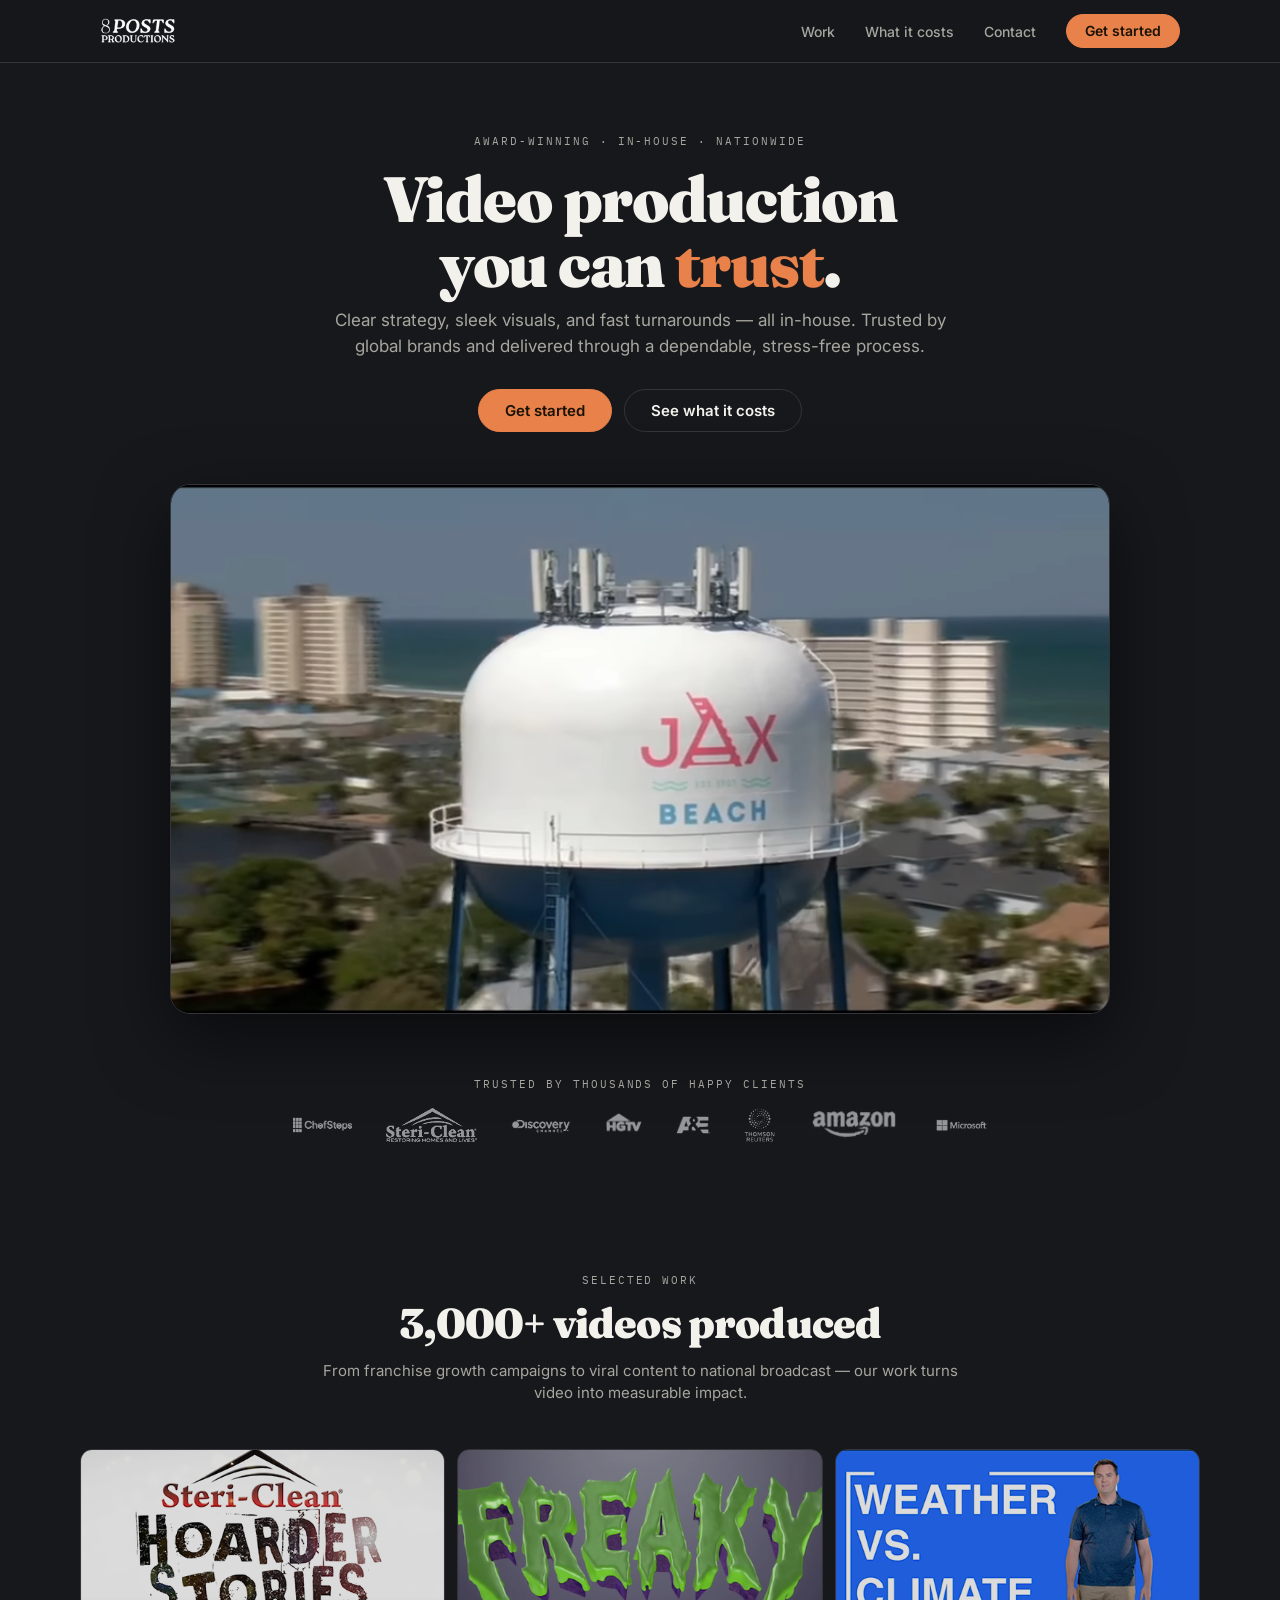
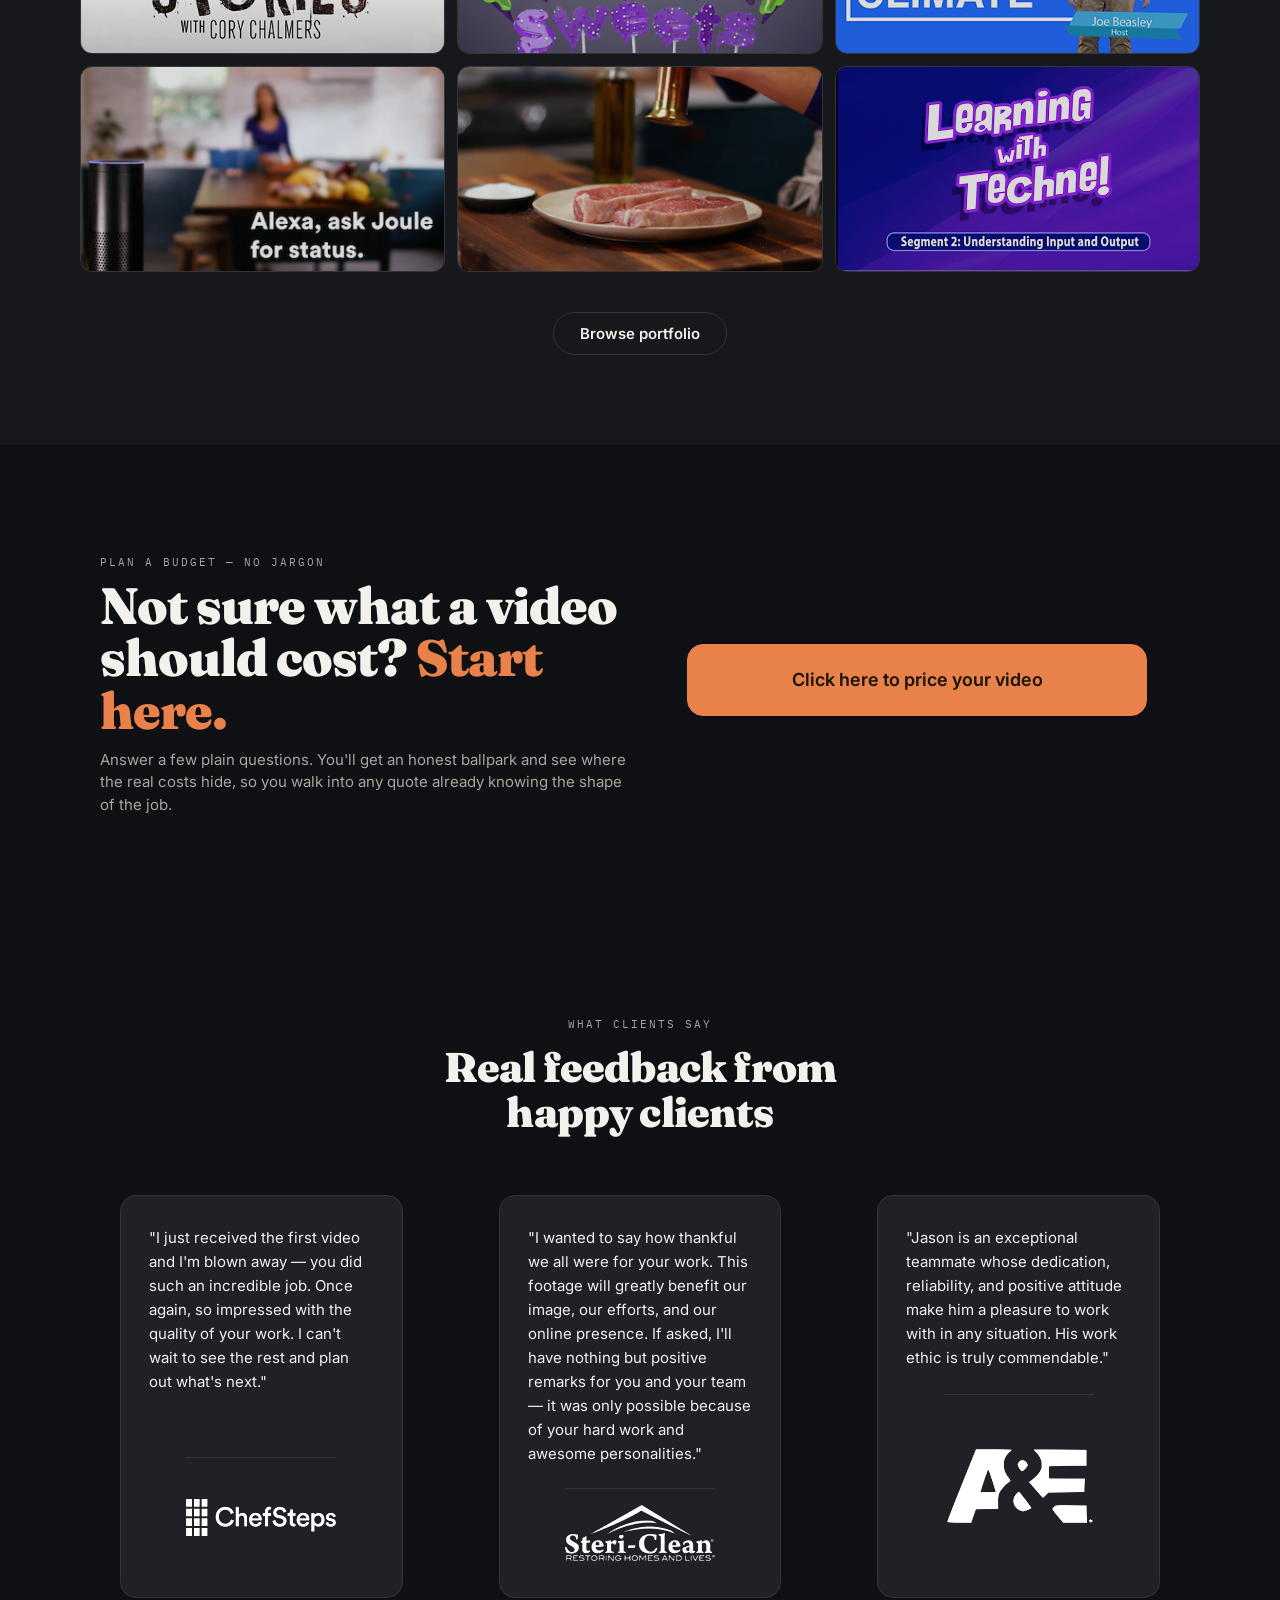
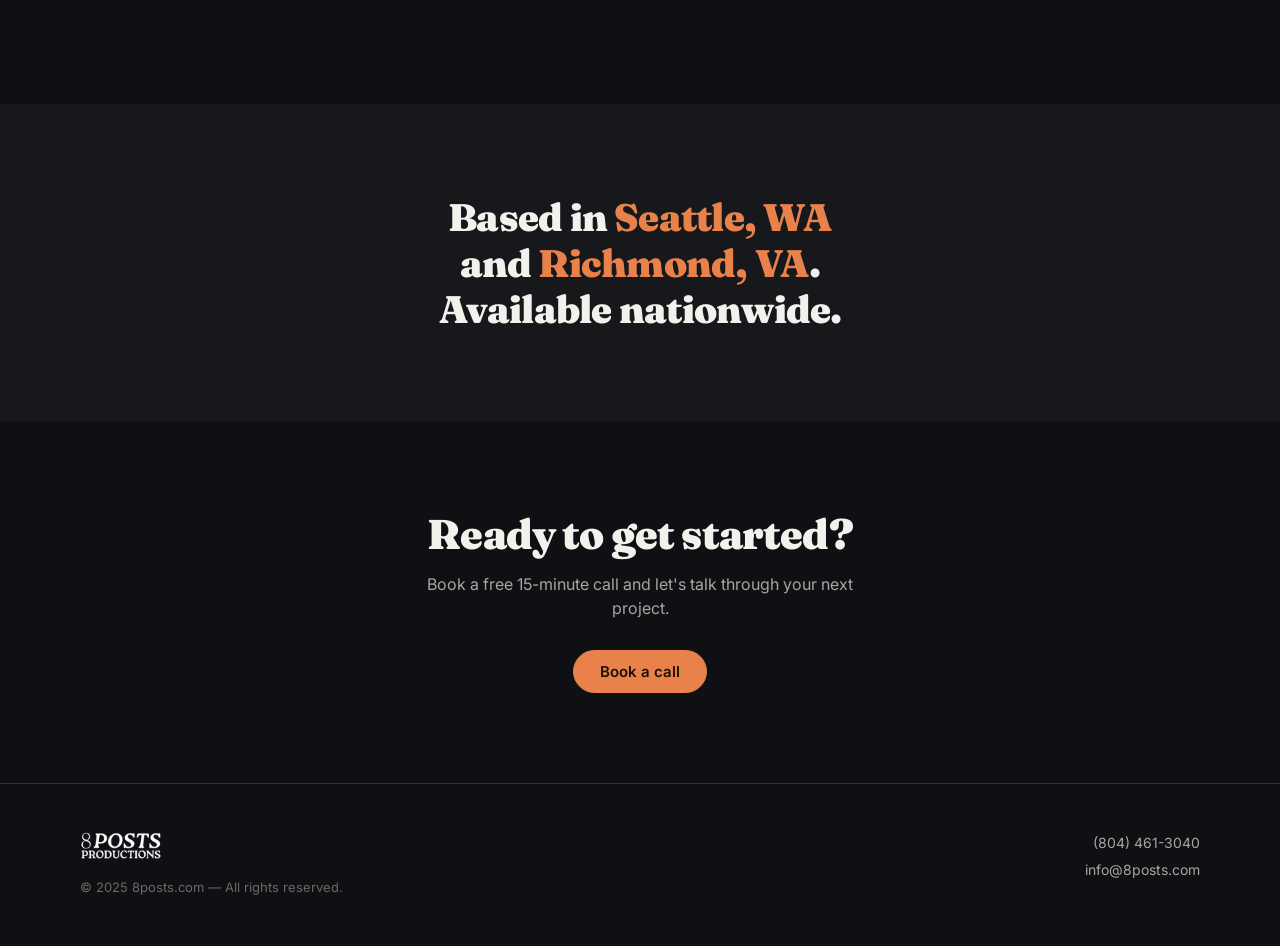
==== index.html @ a24fa3bb "FirstUpload" ====
<!DOCTYPE html>
<html lang="en">
<head>
<meta charset="utf-8">
<meta name="viewport" content="width=device-width, initial-scale=1">
<title>8 Post Productions — Video production you can trust</title>

<!-- GA4 (respects ?notrack=1) -->
<script>
(function () {
  var notrack = window.location.search.indexOf('notrack=1') > -1;
  window.dataLayer = window.dataLayer || [];
  function gtag(){ dataLayer.push(arguments); }
  window.gtag = gtag;
  if (notrack) return;
  var s = document.createElement('script');
  s.async = true;
  s.src = 'https://www.googletagmanager.com/gtag/js?id=G-NEMNJ919KG';
  document.head.appendChild(s);
  gtag('js', new Date());
  gtag('config', 'G-NEMNJ919KG');
})();
</script>

<!-- Open Graph / Twitter -->
<meta property="og:url" content="https://www.8posts.com/">
<meta property="og:type" content="website">
<meta property="og:site_name" content="8 Post Productions">
<meta property="og:title" content="8 Posts | Award-winning video production you can trust">
<meta property="og:description" content="Clear strategy, sleek visuals, fast turnarounds — all in-house. Plan a budget in two minutes with our scope tool.">
<meta property="og:image" content="https://www.8posts.com/img/Metaimage_02.png">
<meta property="og:image:width" content="1200">
<meta property="og:image:height" content="630">
<meta name="twitter:card" content="summary_large_image">
<meta name="twitter:title" content="8 Post Productions — Video production you can trust">
<meta name="twitter:description" content="Clear strategy, sleek visuals, fast turnarounds — all in-house.">
<meta name="twitter:image" content="https://www.8posts.com/img/Metaimage_02.png">

<!-- Favicons -->
<link rel="apple-touch-icon" href="/img/8LogoFavicon16v2.png">
<link rel="shortcut icon" href="8LogoFavicon96v2.png">
<link rel="icon" type="image/png" sizes="16x16" href="/img/8LogoFavicon16v2.png">
<link rel="icon" type="image/png" sizes="96x96" href="/img/8LogoFavicon96v2.png">

<!-- Fonts: same trio as the scope tool -->
<link rel="preconnect" href="https://fonts.googleapis.com">
<link rel="preconnect" href="https://fonts.gstatic.com" crossorigin>
<link href="https://fonts.googleapis.com/css2?family=Fraunces:opsz,wght@9..144,500;9..144,600;9..144,900&family=IBM+Plex+Mono:wght@400;500;600&family=Inter:wght@400;500;600;700&display=swap" rel="stylesheet">

<style>
/* =========================================================================
   8posts.com — one file, no dependencies.
   Design system lifted from the scope tool: warm charcoal + terracotta,
   Fraunces / IBM Plex Mono / Inter.
   ========================================================================= */
:root{
  --bg:#17181C; --card:#1F2126; --ink:#F3F1EC; --muted:#A7A69E;
  --line:#33353B; --field:#26282E;
  --sun:#E8814A; --sun-ink:#1a1205;
  --teach:#3DA88C; --teach-bg:#16302A;
  --flag:#E07A6E; --flag-bg:#331e1b;
  --focus:#7BA7E0;
  --shell:1120px;
}
*{box-sizing:border-box;}
html{scroll-behavior:smooth;}
html,body{margin:0;}
body{
  background:var(--bg); color:var(--ink);
  font-family:'Inter',system-ui,-apple-system,sans-serif;
  line-height:1.5; -webkit-font-smoothing:antialiased;
}
img{max-width:100%;}
a{color:inherit;}

/* shared type helpers (also used by the embedded scope tool) */
.mono{font-family:'IBM Plex Mono',monospace; font-variant-numeric:tabular-nums;}
.serif{font-family:'Fraunces',Georgia,serif;}
.sun{color:var(--sun);}
.eyebrow{font-family:'IBM Plex Mono',monospace; font-size:11px; letter-spacing:.18em; text-transform:uppercase; color:var(--muted);}
h1{font-family:'Fraunces',Georgia,serif; font-weight:900; letter-spacing:-.02em; line-height:1.02;
   font-size:clamp(2rem,5vw,3.4rem); margin:0 0 12px;}
.lede{color:var(--muted); max-width:620px; margin:0 0 28px; font-size:15px;}

.shell{max-width:var(--shell); margin:0 auto; padding:0 20px;}

/* ---- buttons (homepage) — named .pill so they never collide with the tool's .btn ---- */
.pill{display:inline-flex; align-items:center; gap:8px; background:var(--sun); color:var(--sun-ink);
  border:1.5px solid var(--sun); border-radius:999px; padding:13px 26px; cursor:pointer;
  font:600 15px/1 'Inter',sans-serif; text-decoration:none; transition:opacity .15s ease, transform .15s ease;}
.pill:hover{opacity:.92; transform:translateY(-1px);}
.pill-ghost{background:transparent; color:var(--ink); border-color:var(--line);}
.pill-ghost:hover{border-color:var(--muted); opacity:1;}
.pill:focus-visible,.pill-ghost:focus-visible{outline:2.5px solid var(--focus); outline-offset:2px;}

/* ---- nav ---- */
.nav-bar{position:sticky; top:0; z-index:50; background:rgba(23,24,28,.82);
  backdrop-filter:saturate(140%) blur(10px); border-bottom:1px solid var(--line);}
.nav-inner{max-width:var(--shell); margin:0 auto; padding:14px 20px;
  display:flex; align-items:center; justify-content:space-between; gap:20px;}
.brand img{height:26px; display:block;}
.nav-links{display:flex; align-items:center; gap:30px;}
.nav-links a.link{font-size:14px; font-weight:500; color:var(--muted); text-decoration:none;
  transition:color .15s ease;}
.nav-links a.link:hover{color:var(--ink);}
.nav-cta{padding:9px 18px; font-size:14px;}
.burger{display:none; background:none; border:0; color:var(--ink); cursor:pointer; padding:6px;}
.burger svg{display:block;}
@media (max-width:760px){
  .nav-links{position:absolute; top:100%; left:0; right:0; background:var(--bg);
    border-bottom:1px solid var(--line); flex-direction:column; align-items:stretch;
    gap:0; padding:8px 0; display:none;}
  .nav-links.open{display:flex;}
  .nav-links a.link{padding:14px 24px; border-top:1px solid var(--line); color:var(--ink);}
  .nav-links .nav-cta{margin:12px 24px; justify-content:center;}
  .burger{display:block;}
}

/* ---- hero ---- */
.hero{text-align:center; padding:64px 20px 40px;}
.hero .eyebrow{display:inline-block; margin-bottom:16px;}
.hero h1{max-width:14ch; margin-left:auto; margin-right:auto; font-size:clamp(2.3rem,6vw,4rem);}
.hero .lede{margin:0 auto 30px; font-size:clamp(15px,2.2vw,17px);}
.hero-actions{display:flex; gap:12px; justify-content:center; flex-wrap:wrap; margin-bottom:52px;}
.hero-video{max-width:940px; margin:0 auto; border-radius:20px; overflow:hidden;
  border:1px solid var(--line); box-shadow:0 24px 70px rgba(0,0,0,.55); background:#000;}
.hero-video video{display:block; width:100%; height:auto;}
.trust{margin-top:56px;}
.trust p{margin:0 0 22px;}
.logos{display:flex; flex-wrap:wrap; justify-content:center; align-items:center; gap:34px;}
.logos img{height:34px; object-fit:contain; opacity:.55; filter:grayscale(1) brightness(1.7);
  transition:opacity .2s ease;}
.logos img:hover{opacity:.95;}

/* ---- section scaffolding ---- */
.band{padding:90px 20px;}
.band--alt{background:#0F1013;}
.center{text-align:center;}
.section-head{max-width:640px; margin:0 auto 44px;}
.section-head .eyebrow{display:block; margin-bottom:12px;}
.section-head h2{font-family:'Fraunces',Georgia,serif; font-weight:900; letter-spacing:-.02em;
  font-size:clamp(1.8rem,4vw,2.6rem); line-height:1.08; margin:0 0 14px;}
.section-head p{color:var(--muted); font-size:15px; margin:0;}

/* ---- portfolio ---- */
.work-grid{display:grid; grid-template-columns:repeat(auto-fit,minmax(280px,1fr)); gap:12px;
  max-width:var(--shell); margin:0 auto 40px;}
.work-grid a{position:relative; display:block; border-radius:12px; overflow:hidden;
  aspect-ratio:16/9; background:#111; border:1px solid var(--line);}
.work-grid img{width:100%; height:100%; object-fit:cover; display:block; opacity:.85;
  transition:opacity .3s ease, transform .5s ease;}
.work-grid a:hover img{opacity:1; transform:scale(1.03);}

/* ---- location ---- */
.loc h2{font-family:'Fraunces',Georgia,serif; font-weight:900; letter-spacing:-.02em;
  font-size:clamp(1.7rem,4vw,2.4rem); line-height:1.2; margin:0 auto; max-width:16ch;}

/* ---- final cta ---- */
.final{max-width:640px; margin:0 auto;}
.final h2{font-family:'Fraunces',Georgia,serif; font-weight:900; letter-spacing:-.02em;
  font-size:clamp(1.8rem,4vw,2.6rem); line-height:1.1; margin:0 0 14px;}
.final p{color:var(--muted); font-size:16px; margin:0 auto 30px; max-width:46ch;}

/* ---- footer ---- */
.foot{background:#0F1013; border-top:1px solid var(--line); padding:48px 20px;}
.foot-inner{max-width:var(--shell); margin:0 auto; display:flex; flex-wrap:wrap;
  justify-content:space-between; align-items:flex-start; gap:28px;}
.foot img{height:28px; margin-bottom:14px; display:block;}
.foot small{color:#6a6a63; font-size:13px;}
.foot .contact{text-align:right; font-size:14px; color:var(--muted);}
.foot .contact a{color:var(--muted); text-decoration:none; transition:color .2s ease;}
.foot .contact a:hover{color:var(--ink);}
@media (max-width:560px){ .foot-inner{flex-direction:column;} .foot .contact{text-align:left;} }

/* =========================================================================
   EMBEDDED SCOPE TOOL — original styles, scoped under .scope so its generic
   class names (.grid, .btn, .line, .nav, .tile…) never touch the homepage.
   ========================================================================= */
.scope .wrap{max-width:var(--shell); margin:0 auto; padding:8px 20px 20px;}
.scope .mono{font-family:'IBM Plex Mono',monospace; font-variant-numeric:tabular-nums;}
.scope .serif{font-family:'Fraunces',Georgia,serif;}
.scope .eyebrow{font-family:'IBM Plex Mono',monospace; font-size:11px; letter-spacing:.18em; text-transform:uppercase; color:var(--muted);}
.scope .headline{font-family:'Fraunces',Georgia,serif; font-weight:900; letter-spacing:-.02em; line-height:1.02;
   font-size:clamp(1.9rem,5vw,3.2rem); margin:0 0 12px;}
.scope .lede{color:var(--muted); max-width:620px; margin:0 0 28px; font-size:15px;}
.scope .grid{display:grid; gap:28px; grid-template-columns:1fr; align-items:start;}
@media(min-width:900px){ .scope .grid{grid-template-columns:1fr 1fr;} }
.scope .progresswrap{margin:6px 0 18px;}
.scope .progresshead{display:flex; justify-content:space-between; align-items:baseline; margin-bottom:8px;}
.scope .bar{height:5px; background:var(--field); border-radius:99px; overflow:hidden;}
.scope .barfill{height:100%; background:var(--sun); border-radius:99px; transition:width .3s ease;}
.scope .steptitle{font-family:'Fraunces',Georgia,serif; font-weight:600; font-size:26px; margin:2px 0 4px;}
.scope .stepintro{color:var(--muted); font-size:14px; margin:0 0 18px;}
.scope fieldset{border:0; margin:0 0 22px; padding:0;}
.scope legend{padding:0;}
.scope .qlabel{font-weight:600; font-size:15px; margin:0 0 8px;}
.scope .qhelp{color:var(--muted); font-size:13px; margin:2px 0 10px;}
.scope .opts{display:flex; flex-wrap:wrap; gap:8px;}
.scope .opt{border:1.5px solid var(--line); background:var(--field); color:var(--ink);
  border-radius:999px; padding:9px 15px; font-size:14px; font-weight:500; cursor:pointer;
  font-family:inherit; transition:border-color .12s, background .12s, color .12s;}
.scope .opt:hover{border-color:var(--muted);}
.scope .opt:focus-visible{outline:2.5px solid var(--focus); outline-offset:2px;}
.scope .opt[aria-pressed="true"]{background:var(--sun); border-color:var(--sun); color:var(--sun-ink); font-weight:600;}
.scope .opt[disabled]{opacity:.55; cursor:default;}
.scope .opt.locked[aria-pressed="true"]{background:var(--sun);}
.scope .tilewrap{display:grid; gap:8px; grid-template-columns:1fr;}
@media(min-width:560px){ .scope .tilewrap{grid-template-columns:1fr 1fr 1fr;} }
.scope .tile{border:1.5px solid var(--line); background:var(--field); color:var(--ink);
  border-radius:12px; padding:12px 14px; text-align:left; cursor:pointer; font-family:inherit;
  transition:border-color .12s, box-shadow .12s;}
.scope .tile:hover{border-color:var(--muted);}
.scope .tile:focus-visible{outline:2.5px solid var(--focus); outline-offset:2px;}
.scope .tile[aria-pressed="true"]{border-color:var(--sun); box-shadow:inset 0 0 0 1.5px var(--sun);}
.scope .tile b{display:block; font-size:14px; margin-bottom:3px;}
.scope .tile span{display:block; font-size:12px; color:var(--muted); line-height:1.4;}
.scope .reason{font-size:12px; color:var(--teach); margin:6px 0 0;}
.scope .moneyfield{display:flex; align-items:stretch; border:1.5px solid var(--line); border-radius:10px;
  background:var(--field); overflow:hidden; max-width:180px;}
.scope .moneyfield:focus-within{outline:2.5px solid var(--focus); outline-offset:1px; border-color:var(--ink);}
.scope .moneyfield .pfx{font-family:'IBM Plex Mono',monospace; color:var(--muted); padding:10px 4px 10px 12px;}
.scope .moneyfield input{border:0; outline:0; background:transparent; color:var(--ink); font-size:16px;
  font-family:'IBM Plex Mono',monospace; padding:10px 12px 10px 2px; width:100%;}
.scope .nav{display:flex; gap:10px; margin-top:8px;}
.scope .btn{font-family:inherit; font-size:14px; font-weight:600; border-radius:9px; padding:10px 18px; cursor:pointer;
  border:1.5px solid var(--line); background:var(--field); color:var(--ink);}
.scope .btn:hover{border-color:var(--muted);}
.scope .btn:focus-visible{outline:2.5px solid var(--focus); outline-offset:2px;}
.scope .btn.primary{background:var(--ink); color:var(--bg); border-color:var(--ink);}
.scope .btn.primary:hover{opacity:.9;}
.scope .btn[disabled]{opacity:.4; cursor:default;}
.scope .est{background:var(--card); border:1px solid var(--line); border-radius:16px; padding:22px;}
@media(min-width:900px){ .scope .est{position:sticky; top:90px;} }
.scope .esthead{display:flex; justify-content:space-between; align-items:baseline; margin-bottom:14px;}
.scope .tiers{display:flex; gap:8px; flex-wrap:wrap; margin-bottom:16px;}
.scope .tier{font-family:'IBM Plex Mono',monospace; font-size:11px; letter-spacing:.05em; text-transform:uppercase;
  border:1.5px solid var(--line); border-radius:999px; padding:6px 12px; background:var(--field);
  color:var(--ink); cursor:pointer;}
.scope .tier[aria-pressed="true"]{background:var(--ink); color:var(--bg); border-color:var(--ink);}
.scope .tier:focus-visible{outline:2.5px solid var(--focus); outline-offset:2px;}
.scope .verdict{font-size:15px; margin:0 0 14px;}
.scope .verdict .u{background:linear-gradient(180deg,transparent 60%,rgba(232,129,74,.35) 60%);}
.scope .line{display:flex; align-items:baseline; gap:10px; padding:9px 0; border-bottom:1px solid var(--line); font-size:14px;}
.scope .line:last-of-type{border-bottom:0;}
.scope .dots{flex:1; border-bottom:1.5px dotted var(--line); transform:translateY(-3px); min-width:14px;}
.scope .amt{font-family:'IBM Plex Mono',monospace; font-weight:600;}
.scope .totalrow{display:flex; align-items:baseline; gap:12px; padding-top:12px; margin-top:4px; border-top:2px solid var(--ink);}
.scope .totalrow .amt{font-family:'IBM Plex Mono',monospace; font-size:26px; font-weight:600;}
.scope .nexthint{font-size:13px; color:var(--muted); margin:12px 0 0;}
.scope .dropped{font-size:13px; color:var(--muted); margin:6px 0 0;}
.scope .flag{background:var(--flag-bg); border:1.5px solid var(--flag); border-radius:10px; padding:12px 14px; margin:0 0 14px;}
.scope .flag b{color:var(--flag);}
.scope .assumes{margin:18px 0 0;}
.scope .assumes ul{margin:6px 0 0; padding:0; list-style:none;}
.scope .assumes li{font-size:13px; color:var(--muted); padding:3px 0;}
.scope .teach{background:var(--teach-bg); border-left:3px solid var(--teach); border-radius:0 8px 8px 0;
  padding:9px 12px; font-size:13px; margin:10px 0 0; line-height:1.45;}
.scope .policy{font-size:13px; color:var(--muted); margin:16px 0 0;}
.scope .cardbtns{display:flex; gap:8px; margin-top:16px; flex-wrap:wrap;}
.scope .chip{font-family:'IBM Plex Mono',monospace; font-size:11px; letter-spacing:.05em; text-transform:uppercase;
  border:1.5px solid var(--line); border-radius:999px; padding:8px 13px; background:var(--field); color:var(--ink);
  cursor:pointer; text-decoration:none; display:inline-block;}
.scope .chip.go{background:var(--sun); border-color:var(--sun); color:var(--sun-ink); font-weight:600;}
.scope .chip:focus-visible{outline:2.5px solid var(--focus); outline-offset:2px;}
.scope .ballpark{font-size:13px; color:var(--muted); margin:14px 0 0;}
.scope .stickybar{position:sticky; bottom:0; margin-top:20px; background:var(--card); border:1px solid var(--line);
  border-radius:12px; padding:12px 16px; display:none; justify-content:space-between; align-items:center;}
@media(max-width:899px){ .scope .stickybar{display:flex;} }
.scope .stickybar .amt{font-family:'IBM Plex Mono',monospace; font-size:18px; font-weight:600;}

/* ---- booking modal (vanilla, replaces the old Bootstrap one) ---- */
.book-overlay{position:fixed; inset:0; z-index:100; background:rgba(0,0,0,.7);
  display:none; align-items:center; justify-content:center; padding:20px;}
.book-overlay.open{display:flex;}
.book-modal{background:white; border:1px solid var(--line); border-radius:16px;
  width:100%; max-width:820px; max-height:88vh; overflow:hidden; display:flex; flex-direction:column;}
.book-head{display:flex; align-items:center; justify-content:space-between; padding:16px 20px; border-bottom:1px solid var(--line);}
.book-head h3{font-family:'Fraunces',Georgia,serif; font-weight:600; font-size:20px; margin:0;}
.book-close{background:none; border:0; color:var(--muted); font-size:26px; line-height:1; cursor:pointer; padding:0 4px;}
.book-close:hover{color:var(--ink);}
.book-body{position:relative; height:78vh;}
.book-body iframe{width:100%; height:100%; border:0; display:block;}

/* ---- back to top ---- */
.totop{position:fixed; right:22px; bottom:22px; z-index:40; width:44px; height:44px; border-radius:50%;b
  background:var(--field); border:1.5px solid var(--line); color:var(--ink); cursor:pointer;
  display:none; align-items:center; justify-content:center; opacity:0; transition:opacity .2s ease;}
.totop.show{display:flex; opacity:1;}
.totop:hover{border-color:var(--muted);}

@media (prefers-reduced-motion: reduce){
  html{scroll-behavior:auto;}
  *{transition:none !important; animation:none !important;}
}

/* ---- testimonials ---- */
.quote-grid{display:grid; gap:16px; grid-template-columns:repeat(auto-fit,minmax(280px,1fr));
  max-width:var(--shell); margin:0 auto; text-align:left;}
.quote-card{background:var(--card); border:1px solid var(--line); border-radius:16px;
  padding:30px 28px; display:flex; flex-direction:column;}
.quote-card blockquote{margin:0 0 22px; font-size:15px; line-height:1.6; color:var(--ink); flex:1;}
.quote-card figcaption{border-top:1px solid var(--line); margin:0 auto; padding-top:16px;}
.quote-card figcaption b{display:block; font-size:15px; color:var(--ink); margin-bottom:2px;
  font-family:'Fraunces',Georgia,serif;}
.quote-card figcaption span{font-size:13px; color:var(--muted);}

</style>
</head>

<body>

<!-- ── NAV (slimmed from 8 items to 3 + CTA) ─────────────────────────────── -->
<header class="nav-bar">
  <div class="nav-inner">
    <a class="brand" href="/" aria-label="8 Post Productions home">
      <img src="img/8postslogoWhite2.png" alt="8 Post Productions">
    </a>
    <button class="burger" id="burger" aria-label="Menu" aria-expanded="false">
      <svg width="26" height="26" viewBox="0 0 24 24" fill="none" stroke="currentColor" stroke-width="2" stroke-linecap="round"><line x1="3" y1="7" x2="21" y2="7"/><line x1="3" y1="12" x2="21" y2="12"/><line x1="3" y1="17" x2="21" y2="17"/></svg>
    </button>
    <nav class="nav-links" id="navlinks">
      <a class="link" href="portfolio/portfolio.html">Work</a>
      <a class="link" href="scope/index.html">What it costs</a>
      <a class="link js-book" href="#book">Contact</a>
      <a class="pill nav-cta js-book" href="#book">Get started</a>
    </nav>
  </div>
</header>

<!-- ── HERO ──────────────────────────────────────────────────────────────── -->
<section class="hero">
  <span class="eyebrow">Award-winning · in-house · nationwide</span>
  <h1>Video production<br>you can <span class="sun serif">trust</span>.</h1>
  <p class="lede">Clear strategy, sleek visuals, and fast turnarounds — all in-house.
    Trusted by global brands and delivered through a dependable, stress-free process.</p>
  <div class="hero-actions">
    <a class="pill js-book" href="#book">Get started</a>
    <a class="pill pill-ghost" href="#scope">See what it costs</a>
  </div>

  <div class="hero-video">
    <video poster="img/openvideoposter.png" autoplay muted loop playsinline preload="auto">
      <source src="img/LandingVideoWeb_26.webm" type="video/webm">
      <source src="img/LandingVideoWeb_26.mp4" type="video/mp4">
    </video>
  </div>

  <div class="trust shell">
    <p class="eyebrow">Trusted by thousands of happy clients</p>
    <div class="logos">
      <img src="img/clients/adjusted2/CL_1.png" alt="Client">
      <img src="img/clients/adjusted2/CL_2.png" alt="Client">
      <img src="img/clients/adjusted2/CL_3.png" alt="Client">
      <img src="img/clients/adjusted2/CL_4.png" alt="Client">
      <img src="img/clients/adjusted2/CL_5.png" alt="Client">
      <img src="img/clients/adjusted2/CL_6.png" alt="Client">
      <img src="img/clients/adjusted2/CL_7.png" alt="Client">
      <img src="img/clients/adjusted2/CL_8.png" alt="Client">
    </div>
  </div>
</section>

<!-- ── WORK ──────────────────────────────────────────────────────────────── -->
<section class="band center" id="work">
  <div class="section-head">
    <span class="eyebrow">Selected work</span>
    <h2>3,000+ videos produced</h2>
    <p>From franchise growth campaigns to viral content to national broadcast —
       our work turns video into measurable impact.</p>
  </div>
  <div class="work-grid">
    <a href="portfolio/portfolio.html"><img src="img/videoexamples/hoarderstories.png" alt="Hoarder Stories"></a>
    <a href="portfolio/portfolio.html"><img src="img/videoexamples/freekysweets.png" alt="Freeky Sweets"></a>
    <a href="portfolio.html"><img src="img/videoexamples/weather.png" alt="Weather"></a>
    <a href="portfolio/portfolio.html"><img src="img/videoexamples/alexa.png" alt="Alexa"></a>
    <a href="portfolio/portfolio.html"><img src="img/videoexamples/joule2.png" alt="Joule"></a>
    <a href="portfolio/portfolio.html"><img src="img/videoexamples/learntechne.png" alt="Learn Techne"></a>
  </div>
  <a class="pill pill-ghost" href="portfolio/portfolio.html">Browse portfolio</a>
</section>

<!-- ── SCOPE TOOL (the signature section) ────────────────────────────────── -->
<section class="band band--alt scope" id="scope">
  <div class="wrap">
    <div class="grid" style="align-items:center;">
      <!-- LEFT: the pitch -->
      <div>
        <p class="eyebrow" style="margin-bottom:10px;">Plan a budget — no jargon</p>
        <h2 class="headline">Not sure what a video<br>should cost? <a href="scope/index.html" class="sun serif" style="text-decoration:none;">Start here.</a></h2>
        <p class="lede" style="margin-bottom:0;">Answer a few plain questions. You'll get an honest ballpark and see where the real
          costs hide, so you walk into any quote already knowing the shape of the job.</p>
      </div>
      <!-- RIGHT: button to the tool -->
      <div style="display:flex; justify-content:center;">
        <a class="pill" href="scope/index.html"
           style="width:100%; max-width:460px; justify-content:center; padding:26px 32px; font-size:18px; border-radius:16px;">
          Click here to price your video
        </a>
      </div>
    </div>
  </div>
</section>

<!-- ── TESTIMONIALS ──────────────────────────────────────────────────────── -->
<section class="band band--alt center" id="feedback">
  <div class="section-head">
    <span class="eyebrow">What clients say</span>
    <h2>Real feedback from<br>happy clients</h2>
  </div>
  <div class="quote-grid">

    <figure class="quote-card">
      <blockquote>"I just received the first video and I'm blown away — you did such an
        incredible job. Once again, so impressed with the quality of your work. I can't
        wait to see the rest and plan out what's next."</blockquote>
      <figcaption>
        <img src="img/clients/adjusted2/CL_1.png" alt="Client">
      </figcaption>
    </figure>

    <figure class="quote-card">
      <blockquote>"I wanted to say how thankful we all were for your work. This footage
        will greatly benefit our image, our efforts, and our online presence. If asked,
        I'll have nothing but positive remarks for you and your team — it was only possible
        because of your hard work and awesome personalities."</blockquote>
      <figcaption>
         <img src="img/clients/adjusted2/CL_2.png" alt="Client">
      </figcaption>
    </figure>

    <figure class="quote-card">
      <blockquote>"Jason is an exceptional teammate whose dedication, reliability, and
        positive attitude make him a pleasure to work with in any situation. His work
        ethic is truly commendable."</blockquote>
      <figcaption>
         <img src="img/clients/adjusted2/CL_5.png" alt="Client">
      </figcaption>
    </figure>

  </div>
</section>


<!-- ── LOCATION ──────────────────────────────────────────────────────────── -->
<section class="band center loc">
  <h2 class="serif">Based in <span class="sun">Seattle, WA</span> and
    <span class="sun">Richmond, VA</span>. Available nationwide.</h2>
</section>

<!-- ── FINAL CTA ─────────────────────────────────────────────────────────── -->
<section class="band band--alt center">
  <div class="final">
    <h2>Ready to get started?</h2>
    <p>Book a free 15-minute call and let's talk through your next project.</p>
    <a class="pill js-book" href="#book">Book a call</a>
  </div>
</section>

<!-- ── FOOTER ────────────────────────────────────────────────────────────── -->
<footer class="foot">
  <div class="foot-inner">
    <div>
      <img src="img/8postslogoWhite2.png" alt="8 Post Productions">
      <small>&copy; 2025 8posts.com — All rights reserved.</small>
    </div>
    <div class="contact">
      <div style="margin-bottom:6px;">(804) 461-3040</div>
      <div><a href="mailto:info@8posts.com">info@8posts.com</a></div>
    </div>
  </div>
</footer>

<!-- ── BOOKING MODAL (vanilla) ───────────────────────────────────────────── -->
<div class="book-overlay" id="bookOverlay" role="dialog" aria-modal="true" aria-label="Book a time">
  <div class="book-modal">
    <div class="book-head">
      <h3>Book a time</h3>
      <button class="book-close" id="bookClose" aria-label="Close">&times;</button>
    </div>
    <div class="book-body">
      <iframe id="bookFrame" title="Booking" loading="lazy" allowfullscreen></iframe>
    </div>
  </div>
</div>

<button class="totop" id="toTop" aria-label="Back to top">
  <svg width="18" height="18" viewBox="0 0 24 24" fill="none" stroke="currentColor" stroke-width="2.2" stroke-linecap="round" stroke-linejoin="round"><polyline points="6 15 12 9 18 15"/></svg>
</button>

<!-- ── SITE JS (nav, booking, back-to-top) ───────────────────────────────── -->
<script>
(function(){
  var CAL_IFRAME = "https://calendar.google.com/calendar/appointments/schedules/AcZssZ0qjWiIAEzrOzFrJyPog1yhmflvRvygPZNrkt3rDzJJODqFgFjuJjFt0MbrnmrnKViamDnOXc_w?gv=true";
  var CAL_LINK   = "https://calendar.app.google/YcjTkyQbm9hJv12t8";

  /* mobile nav */
  var burger = document.getElementById('burger');
  var links  = document.getElementById('navlinks');
  burger.addEventListener('click', function(){
    var open = links.classList.toggle('open');
    burger.setAttribute('aria-expanded', open ? 'true' : 'false');
  });
  links.addEventListener('click', function(e){
    if (e.target.closest('a')) { links.classList.remove('open'); burger.setAttribute('aria-expanded','false'); }
  });

  /* booking: desktop = modal, mobile = new tab */
  var overlay = document.getElementById('bookOverlay');
  var frame   = document.getElementById('bookFrame');
  var loaded  = false;
  function isMobile(){ return window.matchMedia('(max-width:767px)').matches; }
  function openBook(){
    if (isMobile()){ window.open(CAL_LINK, '_blank', 'noopener'); return; }
    if (!loaded){ frame.src = CAL_IFRAME; loaded = true; }
    overlay.classList.add('open');
    document.body.style.overflow = 'hidden';
  }
  function closeBook(){ overlay.classList.remove('open'); document.body.style.overflow = ''; }
  document.addEventListener('click', function(e){
    var b = e.target.closest('.js-book');
    if (b){ e.preventDefault(); openBook(); }
  });
  document.getElementById('bookClose').addEventListener('click', closeBook);
  overlay.addEventListener('click', function(e){ if (e.target === overlay) closeBook(); });
  document.addEventListener('keydown', function(e){ if (e.key === 'Escape') closeBook(); });

  /* back to top */
  var toTop = document.getElementById('toTop');
  window.addEventListener('scroll', function(){
    toTop.classList.toggle('show', window.scrollY > 700);
  }, {passive:true});
  toTop.addEventListener('click', function(){ window.scrollTo({top:0, behavior:'smooth'}); });
})();
</script>

<!-- ── SCOPE TOOL ENGINE (ported verbatim; scoped IDs live inside #scope) ─── -->
<script>

/* ============================ RENDER ============================ */
const el = id => document.getElementById(id);

function optButton(key, val, label, pressed, extra){
  return '<button type="button" class="opt'+(extra&&extra.locked?' locked':'')+'" data-key="'+key+'" data-val="'+val+'" '
    +'aria-pressed="'+(pressed?'true':'false')+'"'+(extra&&extra.disabled?' disabled':'')+'>'+label+'</button>';
}

function renderGroup(g){
  if (g.showIf && !g.showIf(A)) return "";
  let h = '<fieldset><div class="qlabel">'+g.label+'</div>';
  if (g.help) h += '<div class="qhelp">'+g.help+'</div>';

  if (g.kind==="making"){
    h += '<div class="opts">';
    MAKING.forEach(([lab])=> h += optButton("making", lab, lab, A.making===lab));
    h += '</div>';
  } else if (g.kind==="polish"){
    h += '<div class="tilewrap">';
    POLISH.forEach(([v,t,note])=> h += '<button type="button" class="tile" data-key="polish" data-val="'+v+'" aria-pressed="'+(A.polish===v?'true':'false')+'"><b>'+t+'</b><span>'+note+'</span></button>');
    h += '</div>';
  } else if (g.kind==="tri"){
    const auto = autoRules(A)[g.key];
    h += '<div class="opts">';
    TRI.forEach(([v,lab])=>{
      const locked = !!auto;
      const pressed = locked ? (v==="yes") : (A[g.key]===v);
      h += optButton(g.key, v, lab, pressed, {locked, disabled:locked});
    });
    h += '</div>';
    if (auto) h += '<div class="reason">Included automatically — '+auto+'.</div>';
  } else if (g.kind==="budget"){
    h += '<div class="moneyfield"><span class="pfx">$</span><input id="budgetinput" inputmode="numeric" placeholder="e.g. 3500" value="'+A.budget+'" aria-label="Budget in dollars"></div>';
  } else {
    h += '<div class="opts">';
    g.opts.forEach(([v,lab])=> h += optButton(g.key, v, lab, A[g.key]===v));
    h += '</div>';
  }
  if (g.foot) h += '<div class="qhelp" style="margin-top:10px;">'+g.foot+'</div>';
  h += '</fieldset>';
  return h;
}

function renderStep(){
  const s = STEPS[step];
  el("stepcount").textContent = "Question group "+(step+1)+" of "+STEPS.length;
  const pct = Math.round((step+1)/STEPS.length*100);
  el("steppct").textContent = pct+"%";
  el("barfill").style.width = pct+"%";

  let h = '<div class="steptitle serif">'+s.title+'</div>';
  if (s.intro) h += '<div class="stepintro">'+s.intro+'</div>';
  s.groups.forEach(g => h += renderGroup(g));
  el("stepbody").innerHTML = h;

  el("backbtn").disabled = step===0;
  el("nextbtn").textContent = step===STEPS.length-1 ? "Done" : "Next";
  el("nextbtn").disabled = step===STEPS.length-1;

  const bi = el("budgetinput");
  if (bi) bi.addEventListener("input", e=>{ A.budget = e.target.value.replace(/[^0-9]/g,""); e.target.value=A.budget; renderEstimate(); });
}

function tierFit(sc){
  const order=["lean","recommended","premium"];
  const b = A.budget==="" ? null : Number(A.budget);
  let fitted=null;
  if (b!=null && !isNaN(b)) for (const k of [...order].reverse()) if (sc[k].total<=b){ fitted=k; break; }
  const underFloor = b!=null && !isNaN(b) && fitted===null;
  const active = tierOverride || fitted || "recommended";
  return {order,b,fitted,underFloor,active};
}

function renderEstimate(){
  const sc = scopes();
  const {order,b,fitted,underFloor,active} = tierFit(sc);
  const s = sc[active];
  const next = order[order.indexOf(active)+1];

  let h = '<div class="esthead"><span class="eyebrow">Your estimate</span><span class="eyebrow">Ballpark</span></div>';
  h += '<div class="tiers">';
  order.forEach(k => h += '<button type="button" class="tier" data-tier="'+k+'" aria-pressed="'+(active===k?'true':'false')+'">'+k+' · '+fmt(sc[k].total)+'</button>');
  h += '</div>';

  if (b!=null && !isNaN(b) && !underFloor)
    h += '<p class="verdict"><span class="u serif" style="font-weight:600;">'+fmt(b)+' gets you the '+active+' version.</span></p>';

  if (underFloor){
    h += '<div class="flag"><b>That budget is short for what you\'re describing.</b><br>'
      +'The leanest honest version is <span class="amt">'+fmt(sc.lean.total)+'</span> — and nothing in it is padding.</div>';
  }

  s.lines.forEach(l => h += '<div class="line"><span>'+l.label+'</span><span class="dots"></span><span class="amt">'+fmt(l.amt)+'</span></div>');
  h += '<div class="totalrow"><span class="eyebrow">Estimate</span><span class="dots"></span><span class="amt">'+fmt(s.total)+'</span></div>';

  if (next) h += '<p class="nexthint">+'+fmt(sc[next].total-s.total)+' → <b>'+next+'</b>'
    +(next==="premium" ? ': fully produced — full polish, graphics, a second angle.' : ': the full scope as described.')+'</p>';
  if (s.dropped.length) h += '<p class="dropped">Trimmed to fit lean: '+s.dropped.map(d=>d[0]+" (−"+fmt(d[1])+")").join(", ")+'.</p>';

  if (s.assumptions.length){
    h += '<div class="assumes"><span class="eyebrow">This quote assumes…</span><ul>';
    s.assumptions.forEach(a => h += '<li>'+a+'</li>');
    h += '</ul></div>';
  }

  s.notes.forEach(n => h += '<div class="teach">'+n+'</div>');

  h += '<p class="policy">Includes rough, fine, and final cut. Changes after that run '+fmt(RATES.changesHour)+'/hr — so you always know the price of a finished video before anyone opens an editor.</p>';

  h += '<div class="cardbtns">'
    +'<button type="button" class="chip" id="copybtn">Copy this scope</button>'
    +'<a class="chip go js-book" href="'+CTA_URL+'">'+CTA_LABEL+'</a></div>';
  h += '<p class="ballpark">An honest ballpark from typical regional rates. A specific pro may quote their own number — this gets you in the room already knowing the shape of the job.</p>';

  el("est").innerHTML = h;
  el("stickyamt").textContent = fmt(s.total);

  const cb = el("copybtn");
  if (cb) cb.addEventListener("click", ()=>{
    const body = s.lines.map(l=>"  "+l.label+" — "+fmt(l.amt)).join("\n");
    const text = "SCOPE — "+A.making+" ("+active+")\n"+body+"\n  TOTAL — "+fmt(s.total)
      +"\n\nIncludes rough, fine, and final cut. Later changes: "+fmt(RATES.changesHour)+"/hr.";
    navigator.clipboard.writeText(text).then(()=>{ cb.textContent="Copied ✓"; setTimeout(()=>cb.textContent="Copy this scope",1600); }).catch(()=>{});
  });
}

/* ============================ EVENTS ============================ */
document.addEventListener("click", e=>{
  const opt = e.target.closest("[data-key]");
  if (opt && !opt.disabled){
    A[opt.dataset.key] = opt.dataset.val;
    renderStep(); renderEstimate();
    return;
  }
  const tier = e.target.closest("[data-tier]");
  if (tier){ tierOverride = tier.dataset.tier; renderEstimate(); }
});
el("nextbtn").addEventListener("click", ()=>{ if (step<STEPS.length-1){ step++; renderStep(); document.getElementById('scope').scrollIntoView({behavior:"smooth"}); } });
el("backbtn").addEventListener("click", ()=>{ if (step>0){ step--; renderStep(); document.getElementById('scope').scrollIntoView({behavior:"smooth"}); } });

/* ============================ INIT ============================ */
renderStep();
renderEstimate();
</script>

</body>
</html>
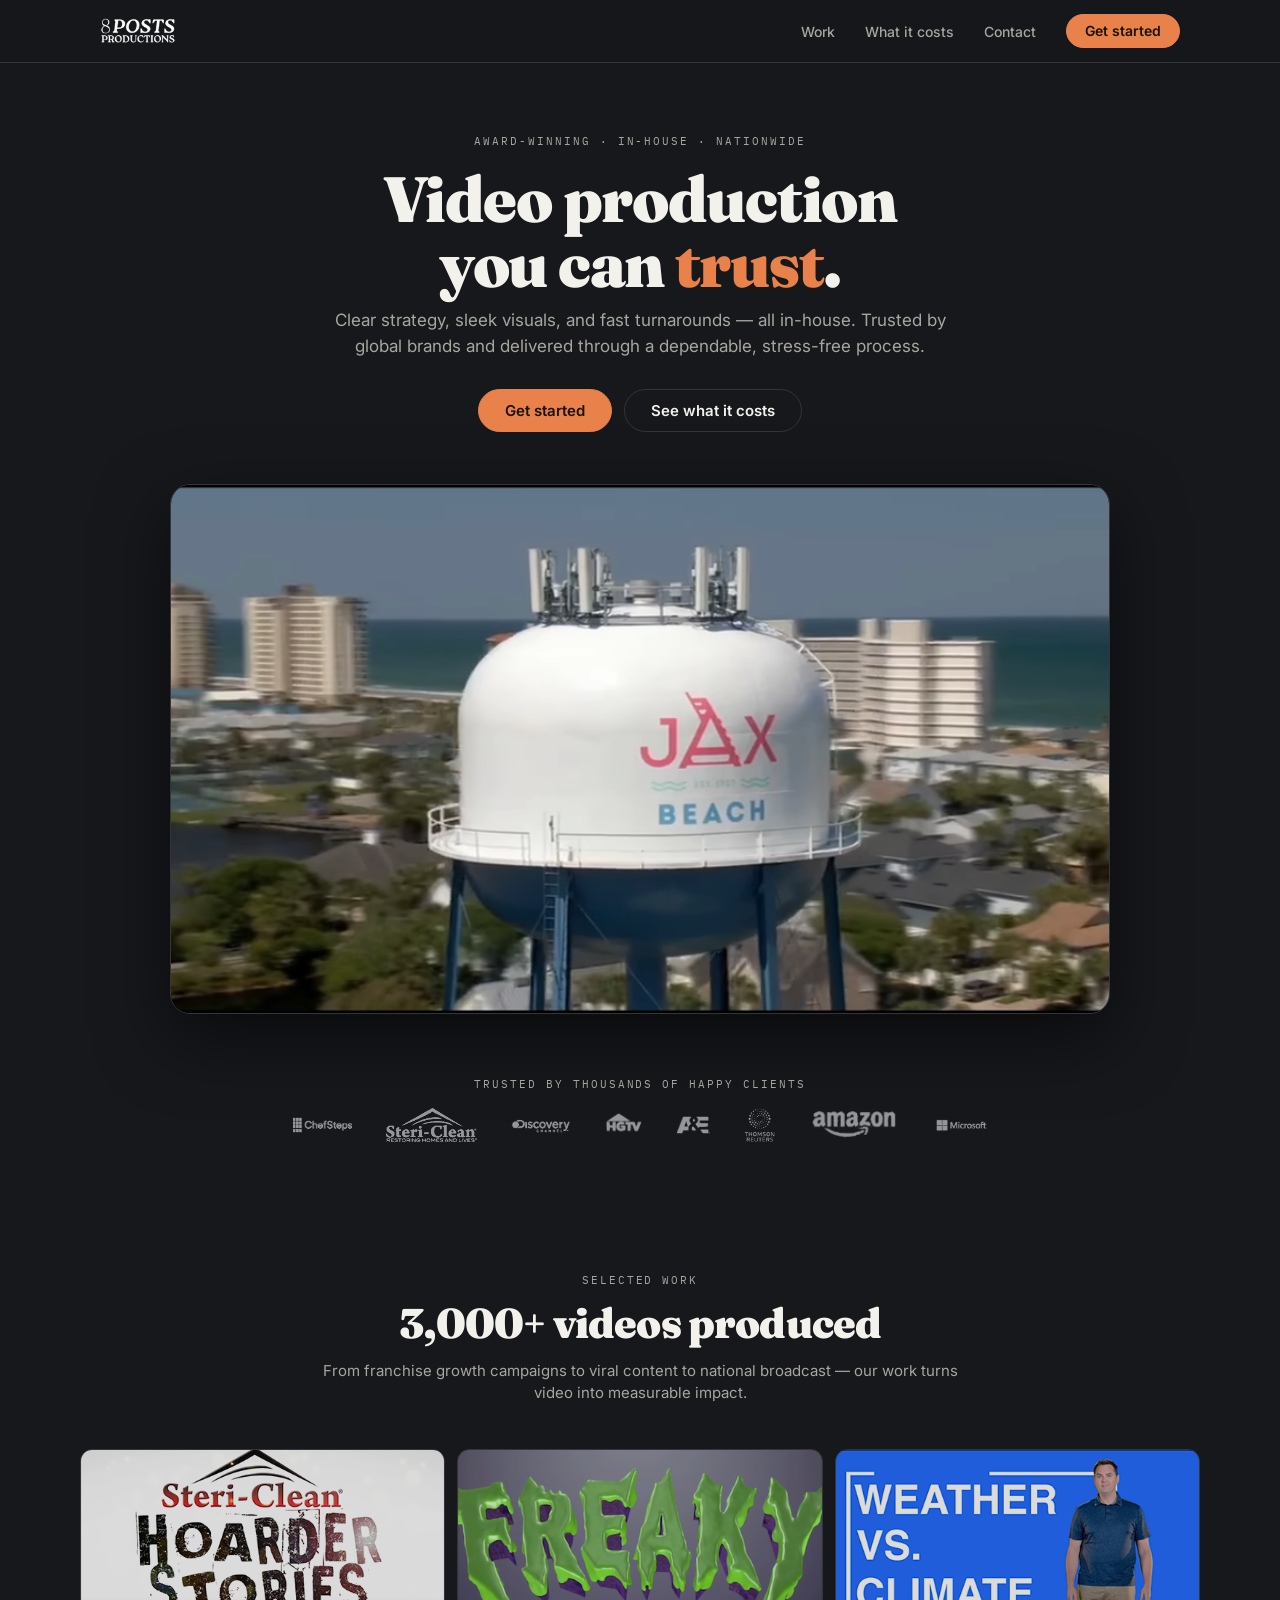
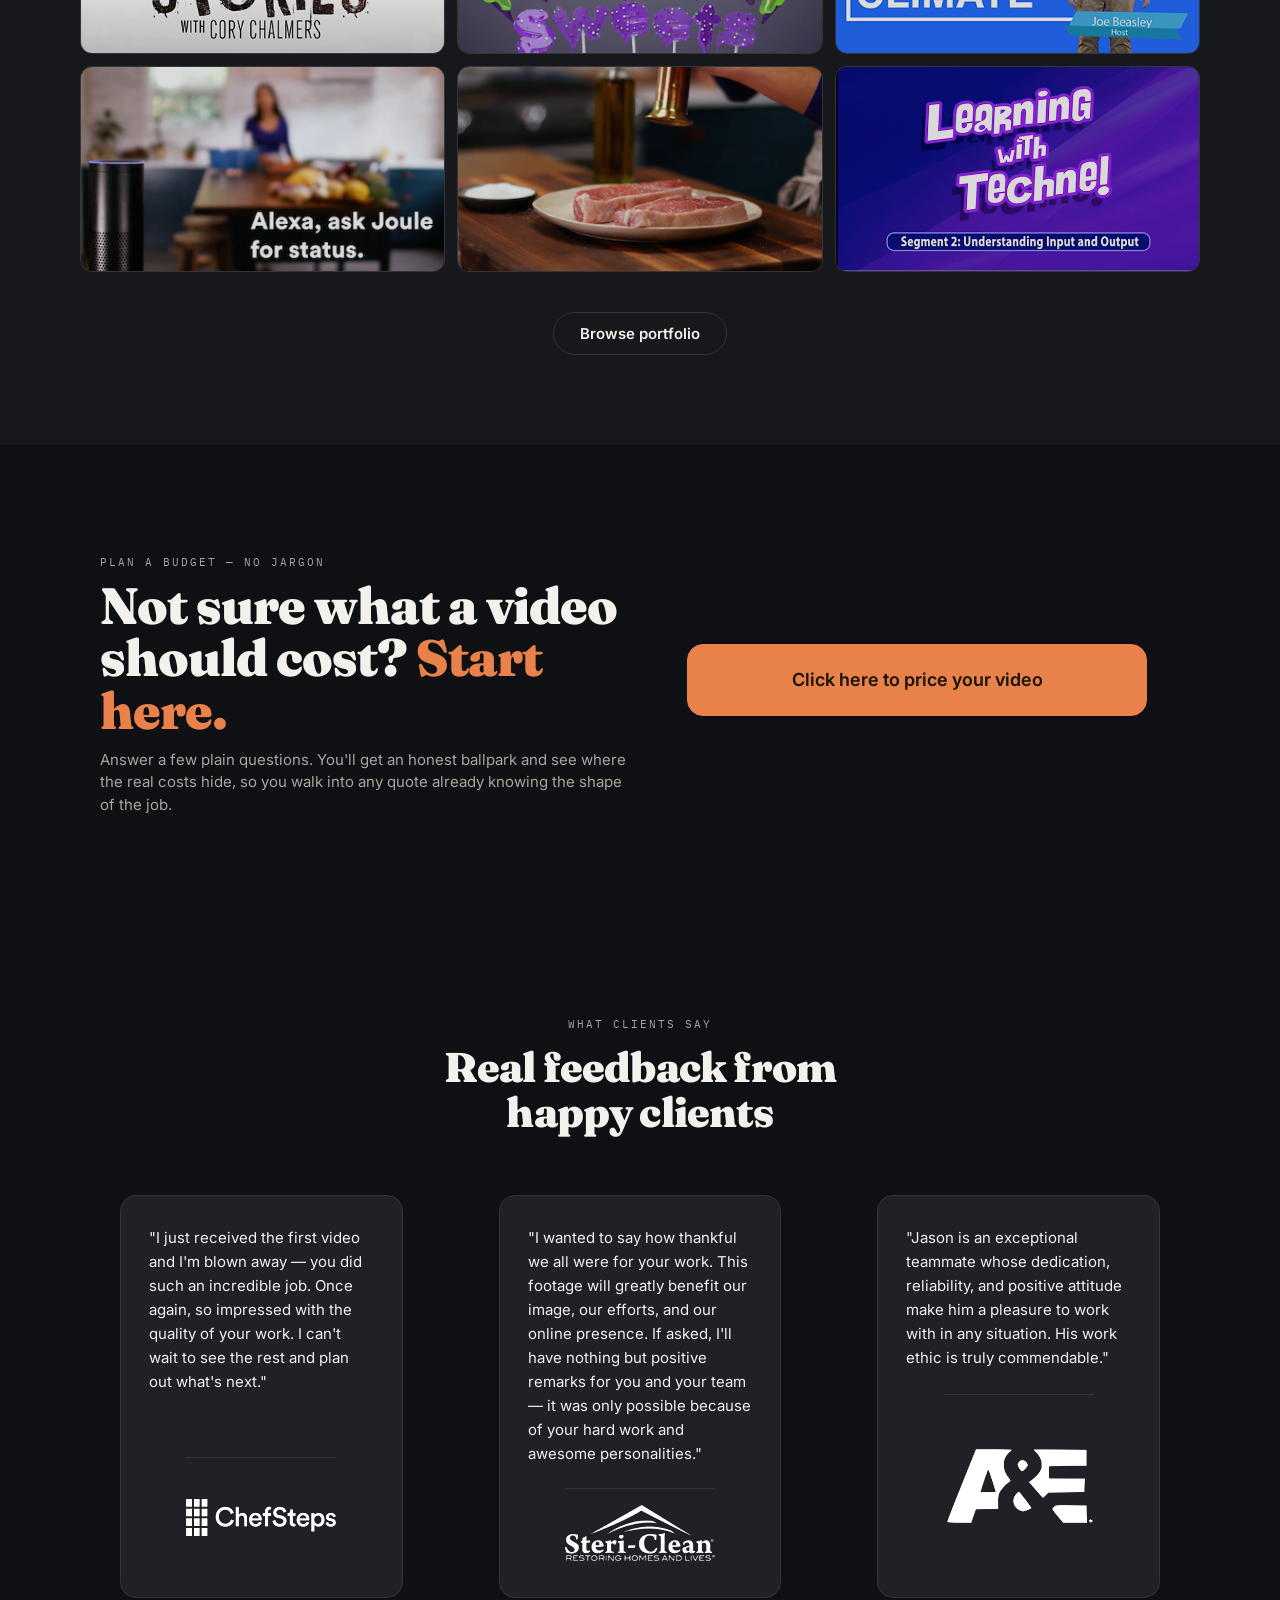
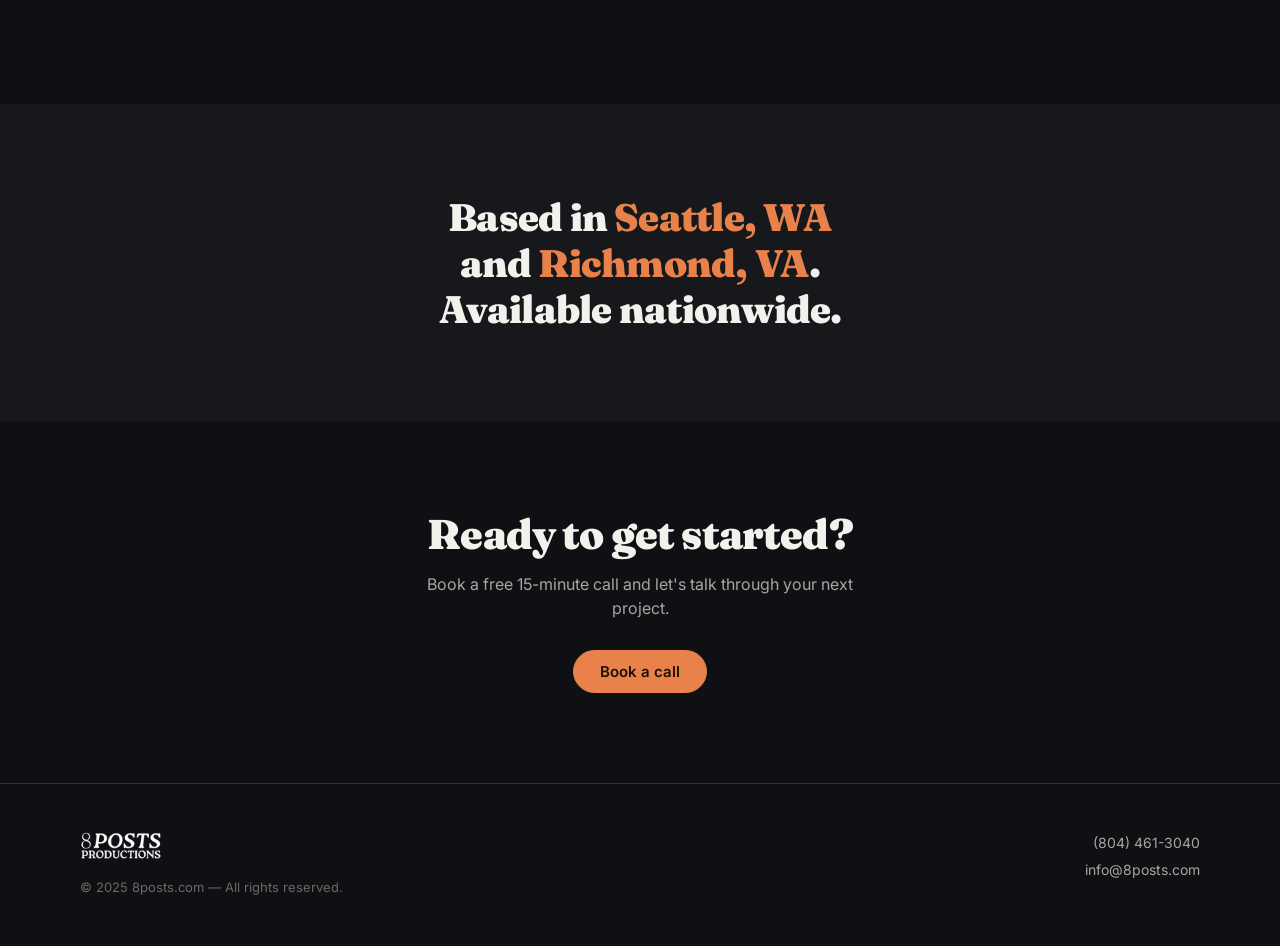
==== commit 5c5ecaea: "Fix broken portfolio links and favicon path for GitHub Pages - Homepage "Weather" gallery tile and S" ====
--- a/index.html
+++ b/index.html
@@ -38,7 +38,7 @@
 
 <!-- Favicons -->
 <link rel="apple-touch-icon" href="/img/8LogoFavicon16v2.png">
-<link rel="shortcut icon" href="8LogoFavicon96v2.png">
+<link rel="shortcut icon" href="/img/8LogoFavicon96v2.png">
 <link rel="icon" type="image/png" sizes="16x16" href="/img/8LogoFavicon16v2.png">
 <link rel="icon" type="image/png" sizes="96x96" href="/img/8LogoFavicon96v2.png">
 
@@ -371,7 +371,7 @@
   <div class="work-grid">
     <a href="portfolio/portfolio.html"><img src="img/videoexamples/hoarderstories.png" alt="Hoarder Stories"></a>
     <a href="portfolio/portfolio.html"><img src="img/videoexamples/freekysweets.png" alt="Freeky Sweets"></a>
-    <a href="portfolio.html"><img src="img/videoexamples/weather.png" alt="Weather"></a>
+    <a href="portfolio/portfolio.html"><img src="img/videoexamples/weather.png" alt="Weather"></a>
     <a href="portfolio/portfolio.html"><img src="img/videoexamples/alexa.png" alt="Alexa"></a>
     <a href="portfolio/portfolio.html"><img src="img/videoexamples/joule2.png" alt="Joule"></a>
     <a href="portfolio/portfolio.html"><img src="img/videoexamples/learntechne.png" alt="Learn Techne"></a>
